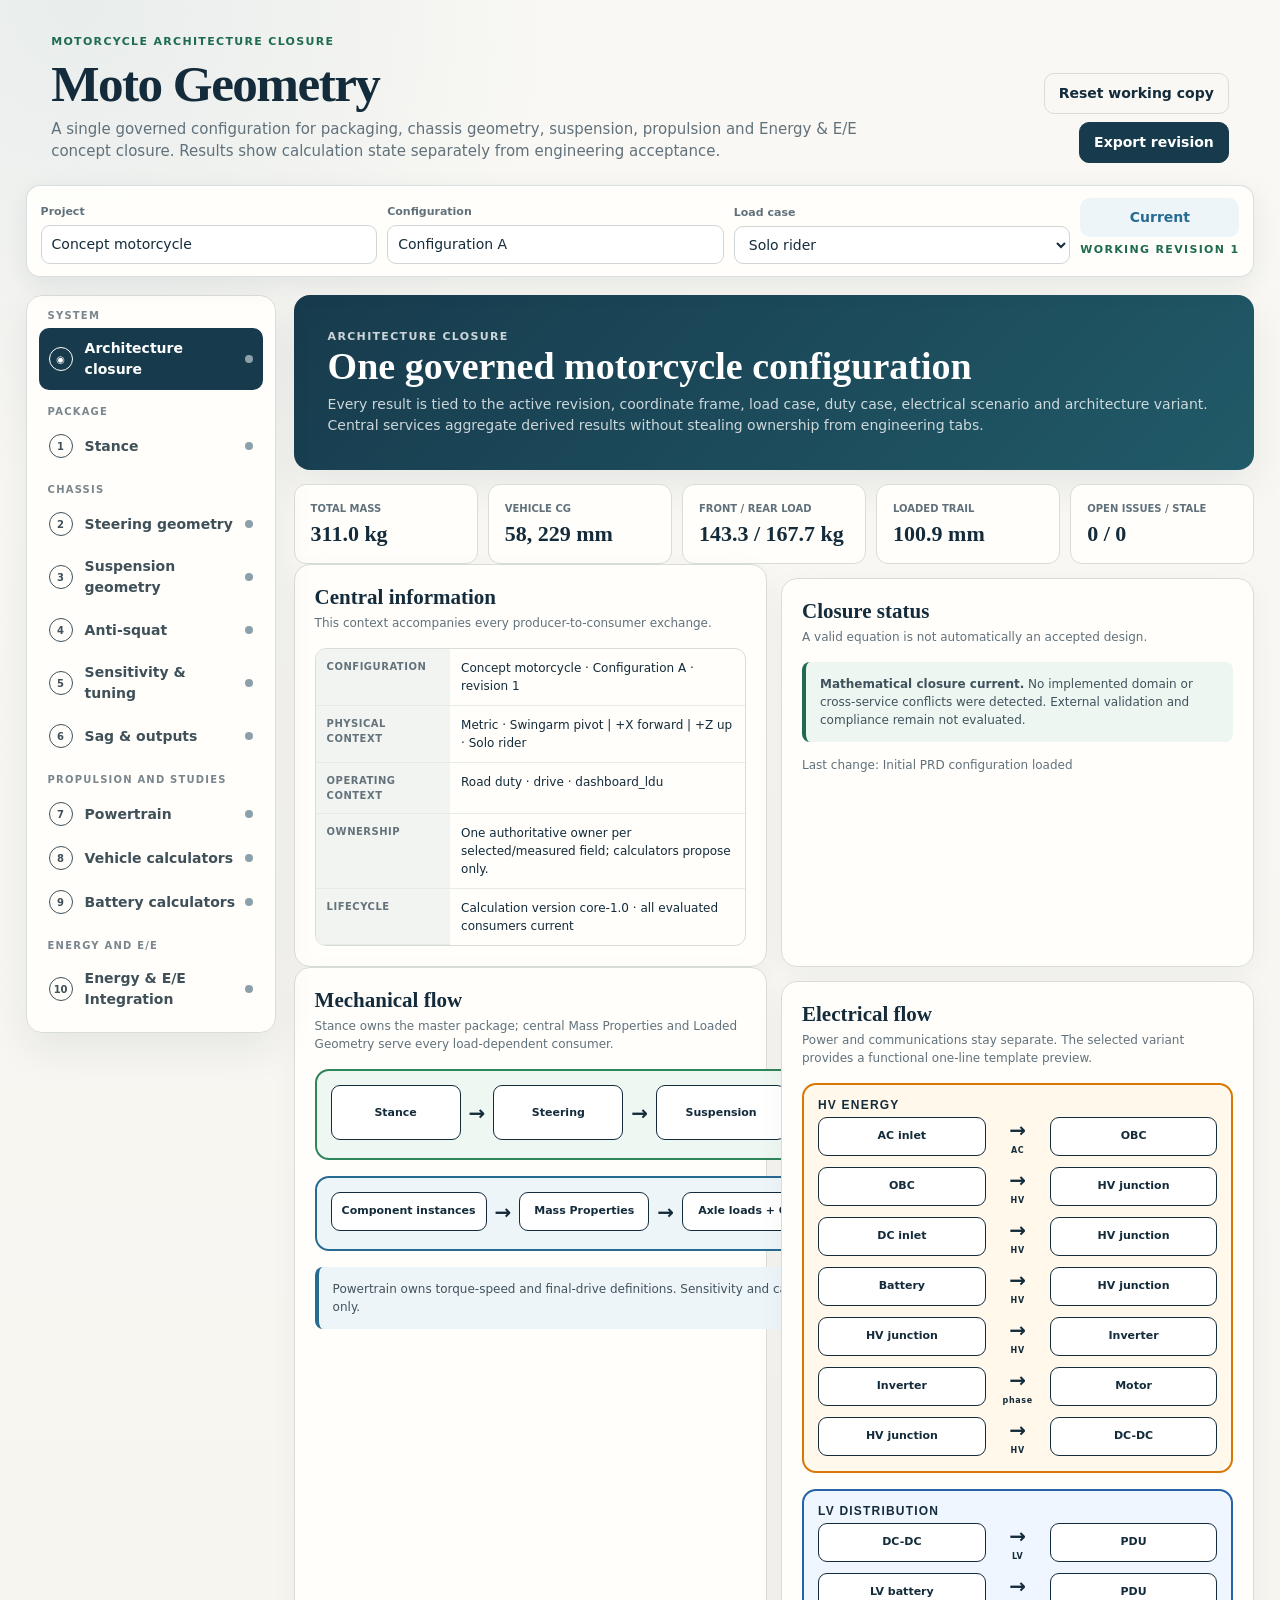
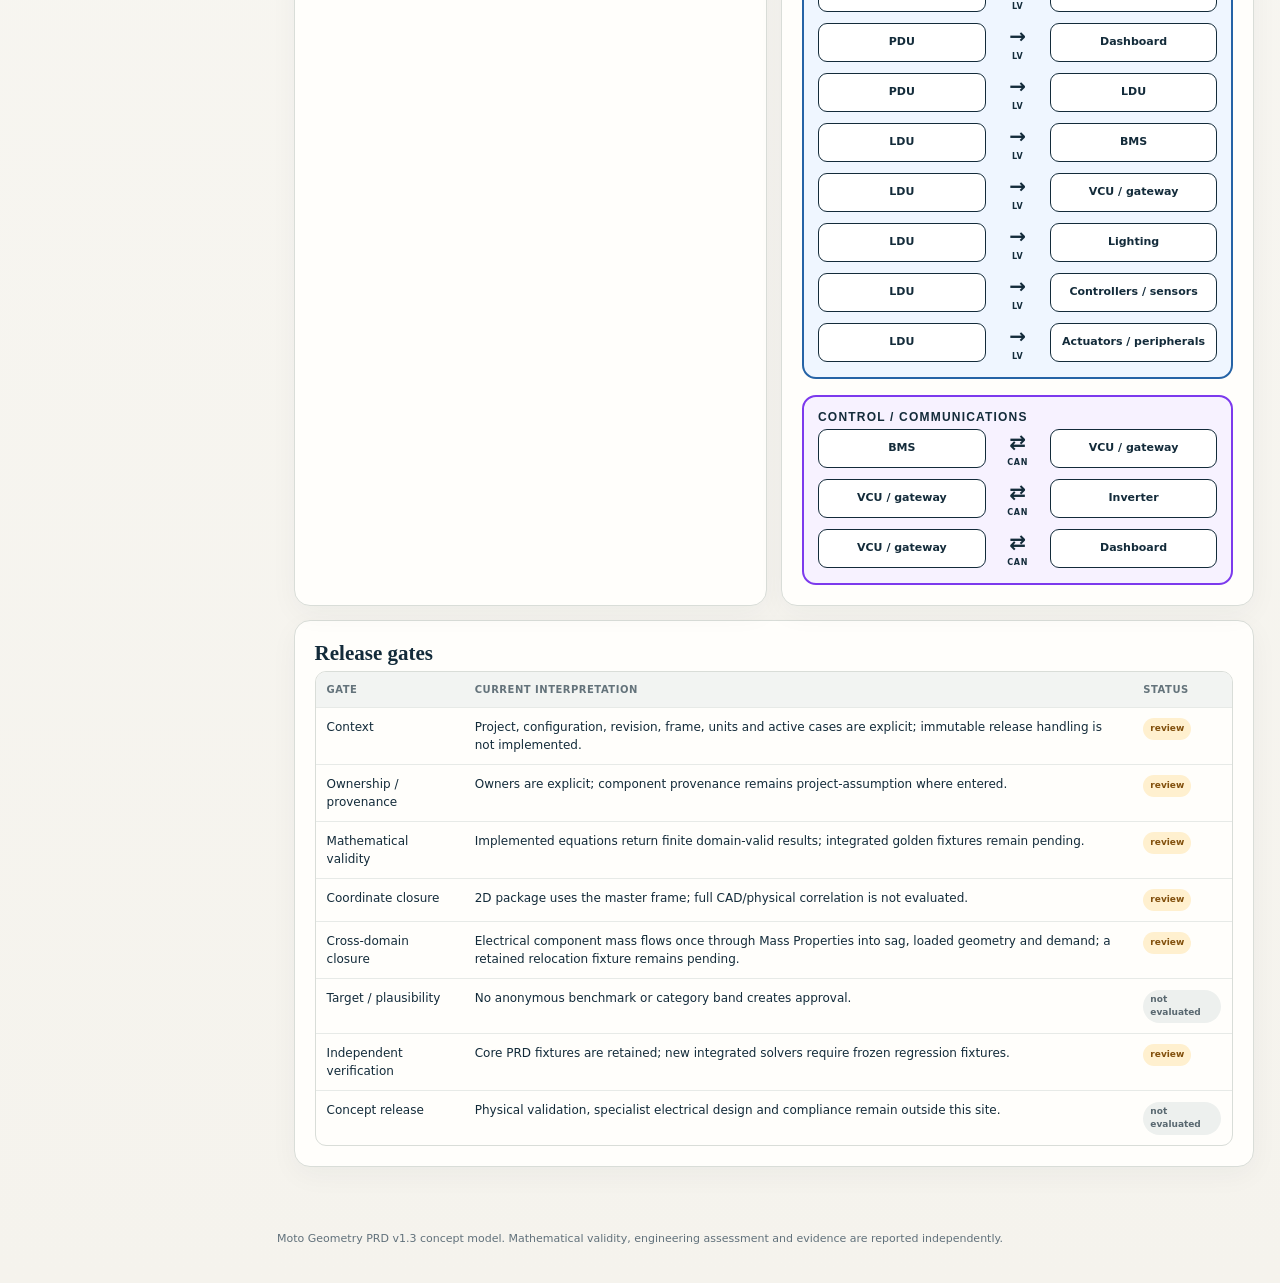
==== index.html @ 0b0eab97 "Add files via upload" ====
<!doctype html>
<html lang="en">
<head>
  <meta charset="utf-8">
  <meta name="viewport" content="width=device-width, initial-scale=1">
  <meta name="description" content="Moto Geometry is a PRD-governed motorcycle architecture closure tool for geometry, suspension, powertrain, battery and E/E concept studies.">
  <title>Moto Geometry</title>
  <link rel="stylesheet" href="styles.css?v=20260813-6">
</head>
<body>
  <div class="app-shell">
    <header class="site-header">
      <div>
        <p class="eyebrow">Motorcycle architecture closure</p>
        <h1>Moto Geometry</h1>
        <p class="lede">A single governed configuration for packaging, chassis geometry, suspension, propulsion and Energy &amp; E/E concept closure. Results show calculation state separately from engineering acceptance.</p>
      </div>
      <div class="header-actions" aria-label="Configuration actions">
        <button class="button ghost" type="button" data-action="reset">Reset working copy</button>
        <button class="button primary" type="button" data-action="export">Export revision</button>
      </div>
    </header>

    <section class="context-bar" aria-label="Global engineering context">
      <div class="context-field"><label for="project">Project</label><input id="project" data-meta="project" type="text" value="Concept motorcycle"></div>
      <div class="context-field"><label for="configuration">Configuration</label><input id="configuration" data-meta="configuration" type="text" value="Configuration A"></div>
      <div class="context-field"><label for="loadCase">Load case</label><select id="loadCase" data-meta="loadCase"><option>Kerb</option><option>Solo rider</option><option>Rider + pillion</option></select></div>
      <div><div id="closurePill" class="closure-pill runtime-current" aria-live="polite">Current</div><div id="revisionLabel" class="field-owner" style="margin-top:5px;text-align:center">Working revision 1</div></div>
    </section>

    <div class="layout">
      <aside class="sidebar"><nav id="nav" aria-label="Engineering modules" role="tablist"></nav></aside>
      <main id="main" class="main"></main>
    </div>

    <footer class="footer">Moto Geometry PRD v1.3 concept model. Mathematical validity, engineering assessment and evidence are reported independently.</footer>
  </div>
  <noscript>This engineering application requires JavaScript.</noscript>
  <script src="prd-data.js?v=20260813-6"></script>
  <script src="powertrain-benchmarks.js?v=20260813-6"></script>
  <script src="engineering-core.js?v=20260813-6"></script>
  <script src="app.js?v=20260813-6"></script>
</body>
</html>
---- styles.css ----
:root {
  --ink: #132b3a;
  --muted: #61717b;
  --paper: #f5f3ed;
  --surface: #fffefb;
  --line: #d9ddd8;
  --navy: #173b4d;
  --green: #1f6b50;
  --green-soft: #edf6f1;
  --blue: #266b92;
  --blue-soft: #eef5f9;
  --amber: #a66516;
  --amber-soft: #fff5e4;
  --red: #a43a37;
  --red-soft: #fff0ee;
  --purple: #6e56a0;
  --shadow: 0 16px 40px rgba(19, 43, 58, .08);
  --radius: 16px;
}

* { box-sizing: border-box; }

html { scroll-behavior: smooth; }

body {
  margin: 0;
  min-width: 320px;
  color: var(--ink);
  background:
    radial-gradient(circle at 6% 0%, rgba(38, 107, 146, .08), transparent 30rem),
    linear-gradient(180deg, #f9f8f4, var(--paper));
  font: 14px/1.5 Inter, ui-sans-serif, system-ui, -apple-system, BlinkMacSystemFont, "Segoe UI", sans-serif;
}

button, input, select { font: inherit; }
button { cursor: pointer; }

.app-shell { min-height: 100vh; }

.site-header {
  padding: 34px clamp(20px, 4vw, 64px) 22px;
  display: flex;
  align-items: flex-end;
  justify-content: space-between;
  gap: 24px;
}

.eyebrow, .section-kicker, .field-owner {
  margin: 0 0 6px;
  color: var(--green);
  font-size: 11px;
  font-weight: 800;
  letter-spacing: .12em;
  text-transform: uppercase;
}

h1, h2, h3, p { margin-top: 0; }
h1 { margin-bottom: 8px; font: 700 clamp(30px, 4vw, 52px)/1.04 Georgia, serif; letter-spacing: -.03em; }
.lede { max-width: 820px; margin: 0; color: var(--muted); font-size: 15px; }

.header-actions { display: flex; gap: 8px; flex-wrap: wrap; justify-content: flex-end; }
.button {
  min-height: 40px;
  padding: 9px 14px;
  border: 1px solid var(--line);
  border-radius: 10px;
  color: var(--ink);
  background: var(--surface);
  font-weight: 750;
}
.button:hover { border-color: var(--blue); }
.button.primary { border-color: var(--navy); background: var(--navy); color: white; }
.button.ghost { background: transparent; }

.context-bar {
  position: sticky;
  top: 0;
  z-index: 20;
  margin: 0 clamp(12px, 2vw, 28px);
  padding: 12px 14px;
  display: grid;
  grid-template-columns: repeat(3, minmax(180px, 1fr)) auto;
  gap: 10px;
  align-items: end;
  border: 1px solid rgba(23, 59, 77, .16);
  border-radius: 14px;
  background: rgba(255, 254, 251, .94);
  box-shadow: 0 8px 26px rgba(19, 43, 58, .08);
  backdrop-filter: blur(14px);
}

.context-field label, .field label { display: block; margin-bottom: 5px; color: var(--muted); font-size: 11px; font-weight: 800; }
input, select {
  width: 100%;
  min-height: 38px;
  padding: 8px 10px;
  border: 1px solid #cfd6d4;
  border-radius: 9px;
  color: var(--ink);
  background: white;
}
input:focus, select:focus, button:focus-visible { outline: 3px solid rgba(38, 107, 146, .2); outline-offset: 1px; border-color: var(--blue); }
input[readonly] { color: #40525e; background: #f1f4f2; border-style: dashed; }

.closure-pill { min-width: 154px; padding: 9px 12px; border-radius: 10px; font-weight: 800; text-align: center; }
.runtime-current { color: var(--blue); background: var(--blue-soft); }
.runtime-stale { color: var(--amber); background: var(--amber-soft); }
.runtime-failed { color: var(--red); background: var(--red-soft); }

.layout {
  padding: 18px clamp(12px, 2vw, 28px) 48px;
  display: grid;
  grid-template-columns: 250px minmax(0, 1fr);
  gap: 18px;
  align-items: start;
}

.sidebar {
  position: sticky;
  top: 92px;
  max-height: calc(100vh - 112px);
  overflow: auto;
  padding: 12px;
  border: 1px solid var(--line);
  border-radius: var(--radius);
  background: rgba(255, 254, 251, .96);
  box-shadow: var(--shadow);
}
.nav-group + .nav-group { margin-top: 14px; }
.nav-label { padding: 0 9px 5px; color: #7a868d; font-size: 10px; font-weight: 850; letter-spacing: .12em; text-transform: uppercase; }
.nav-button {
  width: 100%;
  padding: 10px;
  display: grid;
  grid-template-columns: 27px 1fr auto;
  gap: 9px;
  align-items: center;
  border: 0;
  border-radius: 10px;
  color: #3f5059;
  background: transparent;
  text-align: left;
  font-weight: 750;
}
.nav-button:hover { background: #f1f4f2; }
.nav-button.active { color: white; background: var(--navy); }
.nav-number { width: 24px; height: 24px; display: grid; place-items: center; border: 1px solid currentColor; border-radius: 50%; font-size: 10px; }
.nav-state { width: 8px; height: 8px; border-radius: 50%; background: #8ca0aa; }
.nav-state.stale { background: #d79536; }
.nav-state.failed { background: #c6504d; }

.main { min-width: 0; }
.view { display: none; }
.view.active { display: block; animation: reveal .18s ease-out; }
@keyframes reveal { from { opacity: .25; transform: translateY(5px); } }

.view-head {
  margin-bottom: 14px;
  padding: clamp(20px, 3vw, 34px);
  border-radius: var(--radius);
  color: white;
  background: linear-gradient(135deg, var(--navy), #215a68);
  box-shadow: var(--shadow);
}
.view-head h2 { margin-bottom: 6px; font: 700 clamp(25px, 3vw, 38px)/1.1 Georgia, serif; }
.view-head p { max-width: 920px; margin-bottom: 0; color: rgba(255,255,255,.78); }
.view-head .study-label { display: inline-block; margin-bottom: 12px; padding: 5px 8px; border-radius: 6px; color: #6f4300; background: #ffdc9d; font-size: 10px; font-weight: 900; letter-spacing: .08em; }

.grid { display: grid; gap: 14px; }
.grid > * { min-width: 0; }
.grid.two { grid-template-columns: minmax(300px, .9fr) minmax(420px, 1.4fr); }
.grid.equal { grid-template-columns: repeat(2, minmax(0, 1fr)); }
.grid.three { grid-template-columns: repeat(3, minmax(0, 1fr)); }

.panel {
  min-width: 0;
  padding: 20px;
  border: 1px solid var(--line);
  border-radius: var(--radius);
  background: var(--surface);
  box-shadow: 0 8px 28px rgba(19, 43, 58, .045);
}
.panel h3 { margin-bottom: 4px; font: 700 21px/1.2 Georgia, serif; }
.panel-intro { margin-bottom: 16px; color: var(--muted); font-size: 12px; }
.panel + .panel, .grid + .panel, .panel + .grid { margin-top: 14px; }

.fields { display: grid; grid-template-columns: repeat(2, minmax(0, 1fr)); gap: 12px; }
.field.full { grid-column: 1 / -1; }
.field small { display: block; margin-top: 4px; color: #7b888f; font-size: 10px; }
.field-row { display: grid; grid-template-columns: 1fr 84px; gap: 7px; }
.unit-label { display: grid; place-items: center; border-radius: 9px; color: #6a777d; background: #f0f2ef; font-size: 11px; font-weight: 800; }

.metric-grid { display: grid; grid-template-columns: repeat(3, minmax(0, 1fr)); gap: 10px; }
.metric {
  min-height: 126px;
  padding: 14px;
  border: 1px solid #dce2df;
  border-radius: 12px;
  background: #fbfcfa;
}
.metric-name { min-height: 32px; color: var(--muted); font-size: 10px; font-weight: 850; letter-spacing: .06em; text-transform: uppercase; }
.metric-value { margin: 7px 0 5px; font: 700 23px/1.05 Georgia, serif; overflow-wrap: anywhere; }
.metric-note { color: #758188; font-size: 10px; }
.metric-meta { margin-top: 10px; display: flex; flex-wrap: wrap; gap: 5px; }

.badge { display: inline-flex; align-items: center; min-height: 22px; padding: 3px 7px; border-radius: 999px; font-size: 9px; font-weight: 850; }
.badge.current { color: #175b7b; background: #e5f2f8; }
.badge.stale { color: #82500d; background: #fff0cf; }
.badge.failed, .badge.conflict_invalid { color: #8c2b29; background: #fde4e1; }
.badge.not_evaluated { color: #596870; background: #edf0ee; }
.badge.review { color: #82500d; background: #fff0cf; }
.badge.target_pass { color: #176145; background: #dff2e8; }
.badge.plausible { color: #285b75; background: #e2eff5; }
.badge.evidence { color: #55417b; background: #eee8f8; }

.notice { padding: 13px 14px; border-left: 4px solid var(--blue); border-radius: 8px; color: #40525d; background: var(--blue-soft); font-size: 12px; }
.notice.warning { border-color: var(--amber); background: var(--amber-soft); }
.notice.danger { border-color: var(--red); background: var(--red-soft); }
.notice.success { border-color: var(--green); background: var(--green-soft); }

.table-wrap { overflow: auto; border: 1px solid var(--line); border-radius: 11px; }
table { width: 100%; border-collapse: collapse; font-size: 12px; }
th, td { padding: 10px 11px; border-bottom: 1px solid #e7eae7; text-align: left; vertical-align: top; }
th { color: #64737b; background: #f2f4f2; font-size: 10px; letter-spacing: .05em; text-transform: uppercase; }
tr:last-child td { border-bottom: 0; }
td.numeric, th.numeric { text-align: right; font-variant-numeric: tabular-nums; }

.diagram { width: 100%; min-height: 360px; display: block; border: 1px solid var(--line); border-radius: 12px; background: #fbfbf8; }
.diagram text { font-family: Inter, system-ui, sans-serif; }
.chart { width: 100%; height: 320px; display: block; border: 1px solid var(--line); border-radius: 12px; background: #fbfbf8; }

.flow-grid { display: grid; gap: 16px; }
.flow-lane { padding: 14px; border: 2px solid; border-radius: 14px; }
.flow-lane h3 { font: 800 12px/1 Inter, sans-serif; letter-spacing: .1em; text-transform: uppercase; }
.flow-lane.hv { border-color: #d97706; background: #fff8eb; }
.flow-lane.lv { border-color: #2563a6; background: #eff6ff; }
.flow-lane.control { border-color: #7c3aed; background: #f7f2ff; }
.flow-nodes { display: flex; align-items: stretch; gap: 8px; overflow-x: auto; padding-bottom: 4px; }
.flow-node { min-width: 130px; padding: 10px; display: grid; place-items: center; border: 1px solid currentColor; border-radius: 9px; background: white; text-align: center; font-size: 11px; font-weight: 800; }
.flow-arrow { display: grid; place-items: center; color: currentColor; font-size: 20px; font-weight: 900; }
.flow-arrow small { display: block; font-size: 8px; letter-spacing: .08em; }
.edge-list { display: grid; gap: 8px; }
.edge-row { display: grid; grid-template-columns: minmax(120px, 1fr) 48px minmax(120px, 1fr); gap: 8px; align-items: center; }

.local-context { margin-bottom: 14px; padding: 14px; display: grid; grid-template-columns: repeat(3, minmax(150px, 1fr)); gap: 12px; border: 1px solid var(--line); border-radius: 12px; background: #f6f8f6; }
.diagram-note { margin: 8px 0 0; color: var(--muted); font-size: 11px; }
.engineering-diagram { min-height: 320px; }
.electrical-network { position: relative; width: 100%; max-width: 100%; min-width: 0; min-height: 430px; overflow: auto; border: 1px solid var(--line); border-radius: 12px; background: linear-gradient(180deg,#fbfcfa,#f4f6f3); }
.electrical-network svg { width: 100%; min-width: 820px; height: 430px; display: block; }
.network-node { cursor: grab; touch-action: none; }
.network-node.dragging { cursor: grabbing; }
.network-node rect { fill: #fffefb; stroke: #8b989e; stroke-width: 1.5; }
.network-node:hover rect, .network-node.selected rect { stroke: var(--navy); stroke-width: 3; }
.network-node:focus { outline: none; }
.network-node:focus rect { stroke: #d97706; stroke-width: 3; stroke-dasharray: 5 3; }
.network-node.inactive { opacity: .42; }
.network-edge { fill: none; stroke-width: 3; marker-end: url(#network-arrow); }
.network-edge.hv { stroke: #d97706; }
.network-edge.lv { stroke: #2563a6; }
.network-edge.communication { stroke: #7c3aed; stroke-width: 2; stroke-dasharray: 7 6; marker-end: none; }
.network-edge.inactive { opacity: .22; }
.network-edge.hidden { display: none; }
.network-legend { display: flex; flex-wrap: wrap; gap: 12px; margin: 10px 0 0; color: var(--muted); font-size: 11px; }
.network-legend span::before { content: ""; display: inline-block; width: 22px; margin-right: 6px; border-top: 3px solid; vertical-align: middle; }
.network-legend .hv-key::before { border-color: #d97706; }
.network-legend .lv-key::before { border-color: #2563a6; }
.network-legend .comms-key::before { border-color: #7c3aed; border-top-style: dashed; }
.network-tools { display: flex; align-items: center; flex-wrap: wrap; gap: 12px; margin-top: 10px; }
.component-inspector { margin-top: 14px; }

.advanced-editor { margin-top: 18px; overflow: hidden; border: 1px solid var(--line); border-radius: 12px; background: #f6f8f6; }
.advanced-editor summary { padding: 14px 16px; display: flex; align-items: center; justify-content: space-between; gap: 12px; cursor: pointer; color: var(--navy); font-weight: 850; }
.advanced-editor summary small { color: var(--muted); font-size: 10px; font-weight: 750; }
.advanced-editor[open] summary { border-bottom: 1px solid var(--line); background: #edf3f0; }
.advanced-editor-body { padding: 16px; background: #fffefb; }

.panel-title-row { display: flex; align-items: flex-start; justify-content: space-between; gap: 18px; }
.benchmark-filter { min-width: 180px; }
.benchmark-project { margin: 0 0 14px; padding: 12px 14px; display: flex; flex-wrap: wrap; gap: 10px 18px; border: 1px solid #cfd9d4; border-radius: 10px; color: #334e5a; background: #eef5f1; font-size: 11px; }
.benchmark-project strong { color: var(--navy); }
.benchmark-panel table { min-width: 980px; }
.benchmark-panel a { color: var(--blue); font-weight: 800; }

.component-row { display: grid; grid-template-columns: minmax(150px, 1.4fr) repeat(8, minmax(78px, .7fr)) 34px; gap: 6px; align-items: center; }
.component-row + .component-row { margin-top: 7px; }
.component-row input { min-width: 0; padding: 7px; font-size: 11px; }
.component-head { color: #66757d; font-size: 10px; font-weight: 800; }
.icon-button { width: 34px; min-height: 34px; border: 1px solid var(--line); border-radius: 8px; color: var(--red); background: white; }

.summary-strip { display: grid; grid-template-columns: repeat(5, minmax(0, 1fr)); gap: 10px; }
.summary-card { padding: 16px; border: 1px solid var(--line); border-radius: 12px; background: var(--surface); }
.summary-card span { display: block; color: var(--muted); font-size: 10px; font-weight: 800; text-transform: uppercase; }
.summary-card strong { display: block; margin-top: 5px; font: 700 22px Georgia, serif; }

.footer { padding: 16px clamp(20px, 4vw, 64px) 36px; color: var(--muted); font-size: 11px; text-align: center; }

@media (max-width: 1180px) {
  .context-bar { grid-template-columns: repeat(3, minmax(150px, 1fr)); }
  .grid.two, .grid.equal { grid-template-columns: 1fr; }
  .metric-grid { grid-template-columns: repeat(2, minmax(0, 1fr)); }
  .component-row { min-width: 980px; }
  .panel:has(.component-row) { overflow-x: auto; }
}

@media (max-width: 820px) {
  .site-header { align-items: flex-start; flex-direction: column; }
  .header-actions { justify-content: flex-start; }
  .context-bar { position: static; grid-template-columns: repeat(2, minmax(130px, 1fr)); }
  .layout { grid-template-columns: 1fr; }
  .sidebar { position: static; max-height: none; display: flex; overflow-x: auto; }
  .nav-group { min-width: 180px; }
  .nav-group + .nav-group { margin-top: 0; }
  .nav-button { min-width: 180px; }
  .summary-strip { grid-template-columns: repeat(2, minmax(0, 1fr)); }
  .grid.three { grid-template-columns: 1fr; }
  .local-context { grid-template-columns: 1fr; }
  .panel-title-row { flex-direction: column; }
  .benchmark-filter { width: 100%; }
}

@media (max-width: 560px) {
  .context-bar, .fields, .metric-grid, .summary-strip { grid-template-columns: 1fr; }
  .panel { padding: 15px; }
  .edge-row { grid-template-columns: minmax(100px, 1fr) 34px minmax(100px, 1fr); }
}

@media print {
  .sidebar, .context-bar, .header-actions { display: none !important; }
  .layout { display: block; padding: 0; }
  .view { display: block !important; page-break-before: always; }
  .panel, .view-head { box-shadow: none; }
}
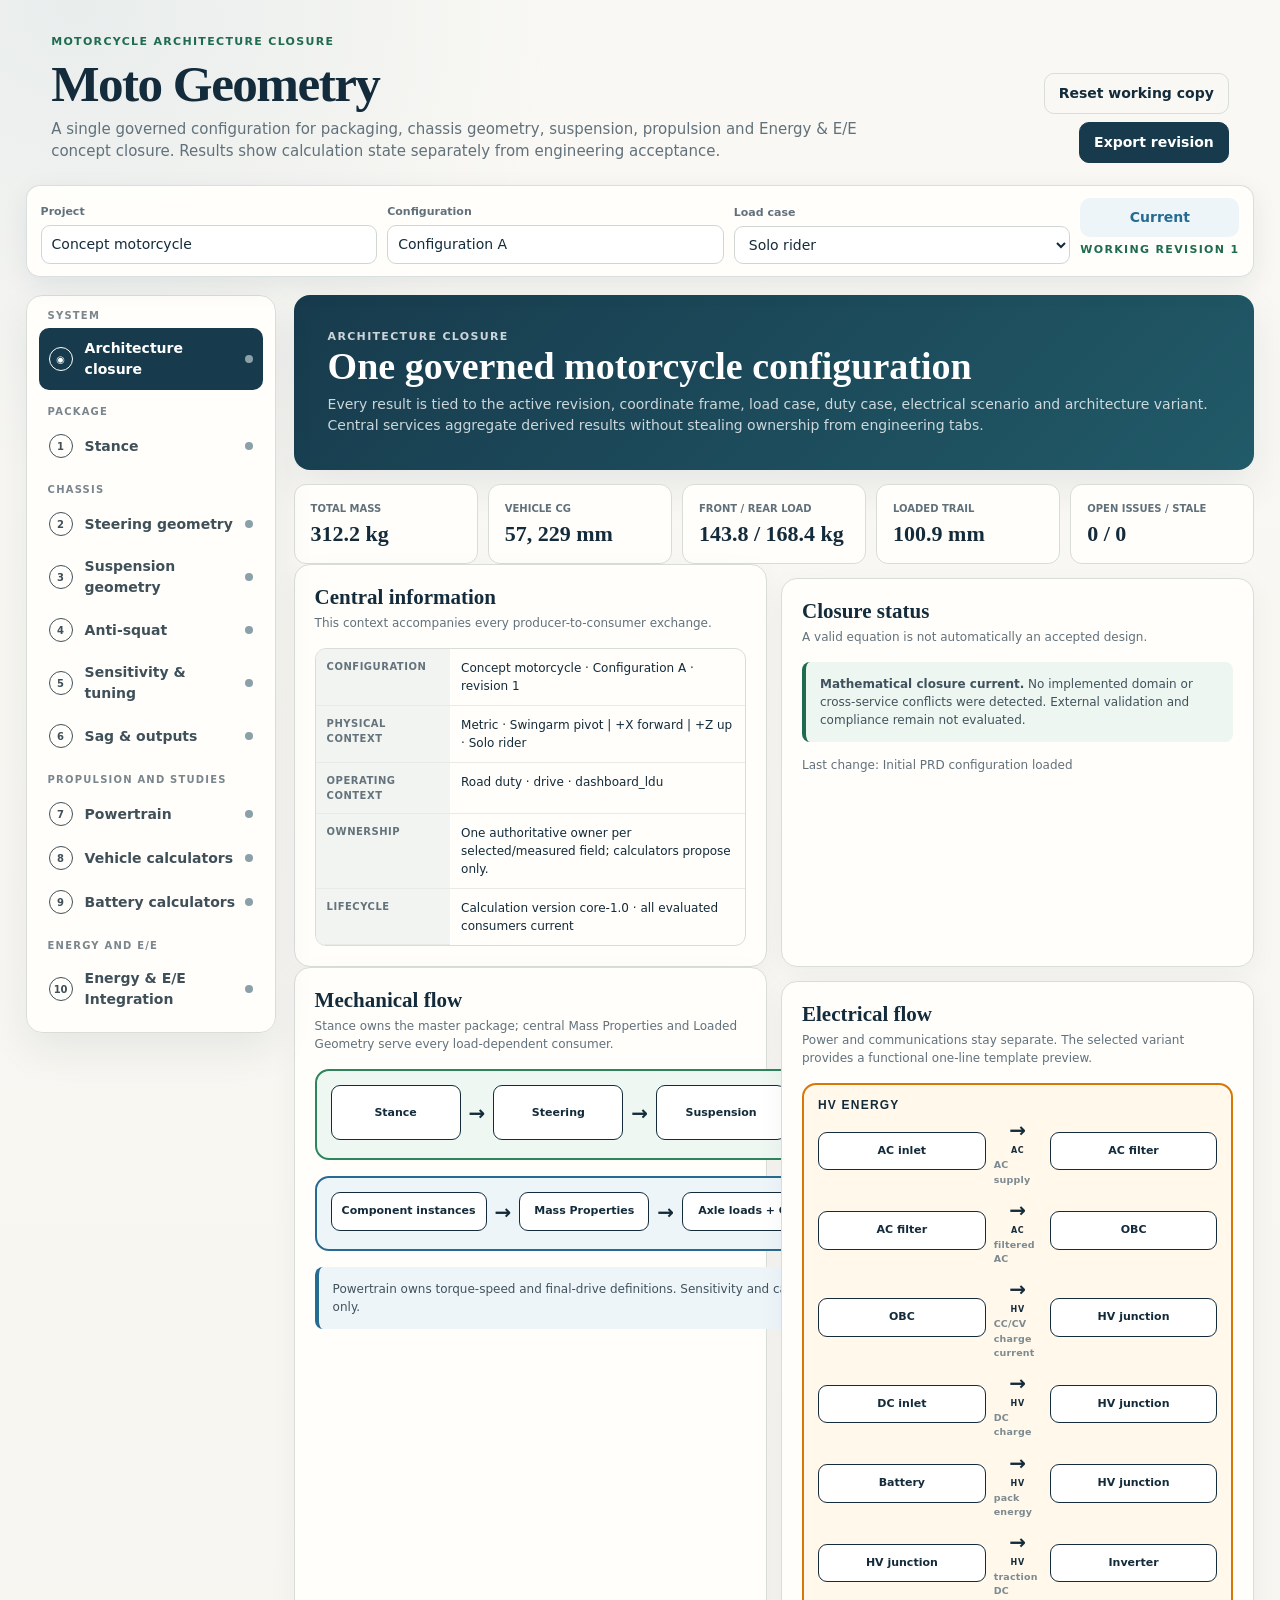
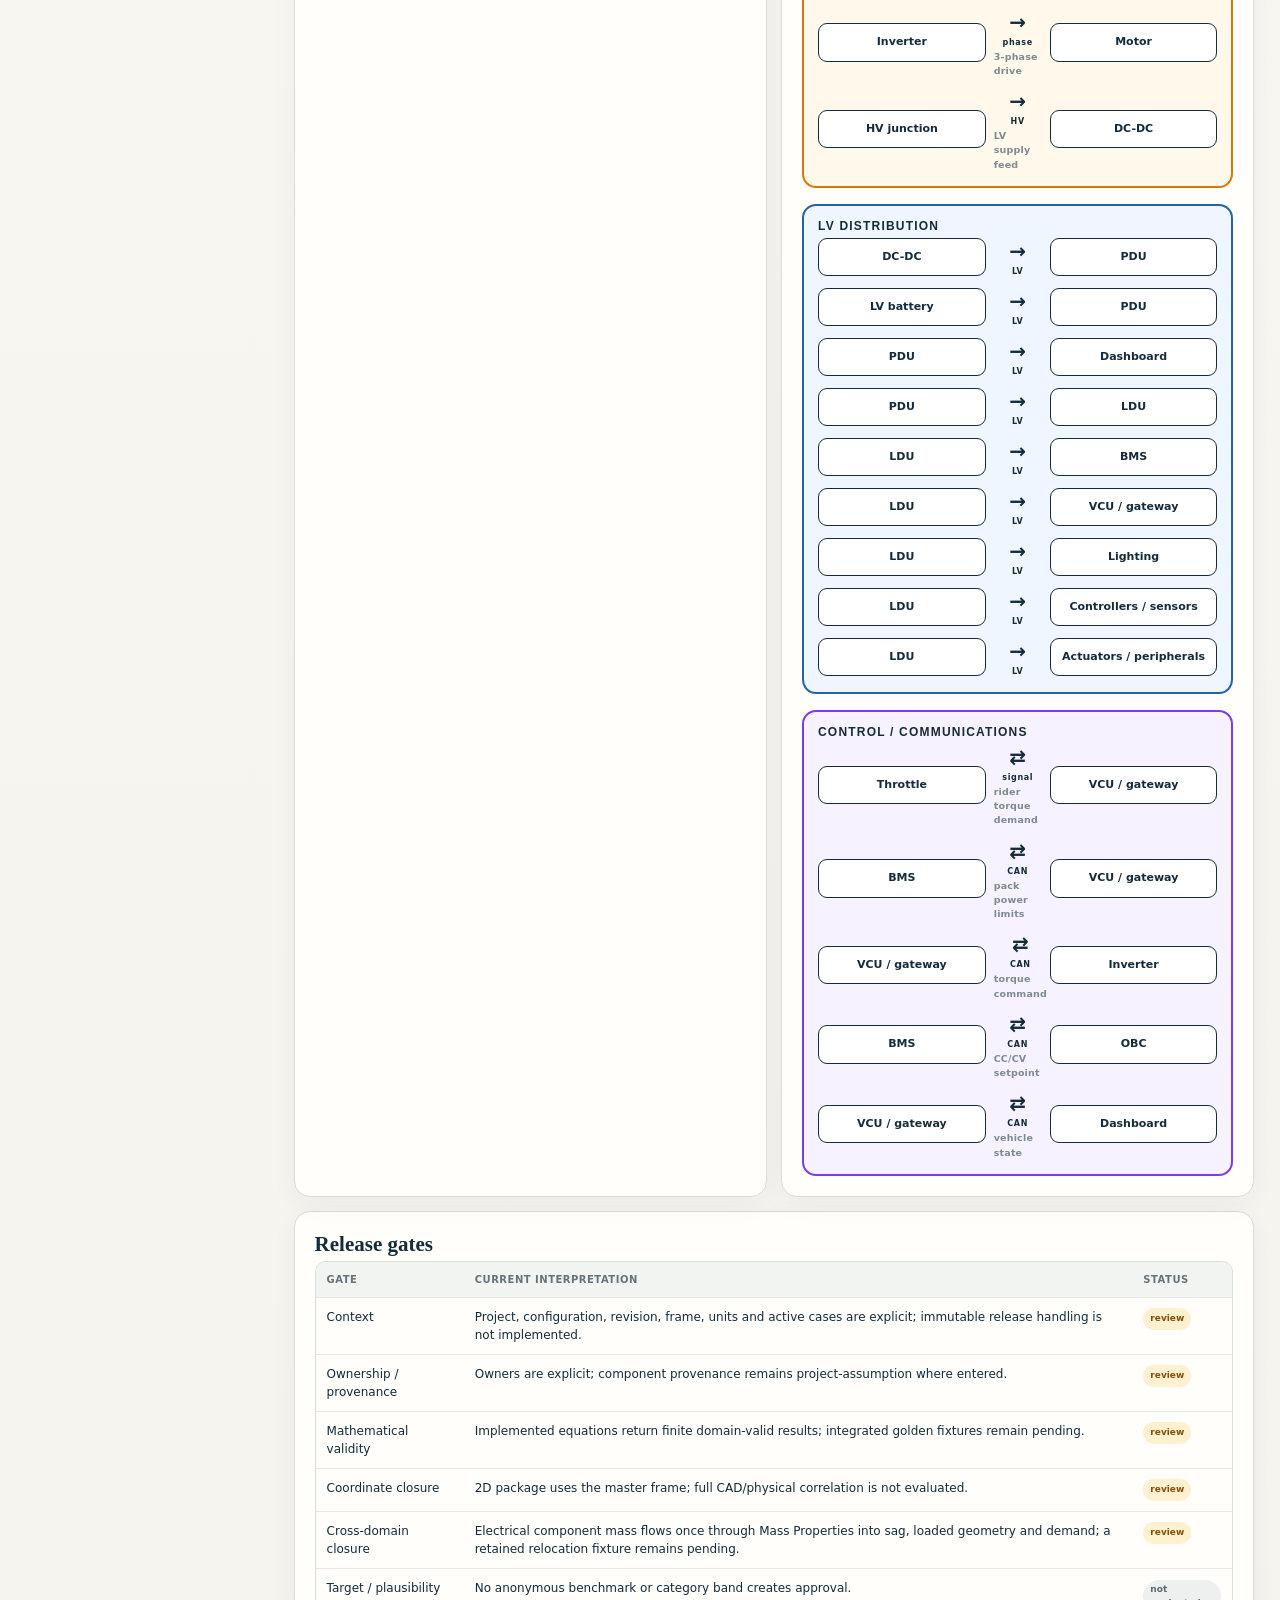
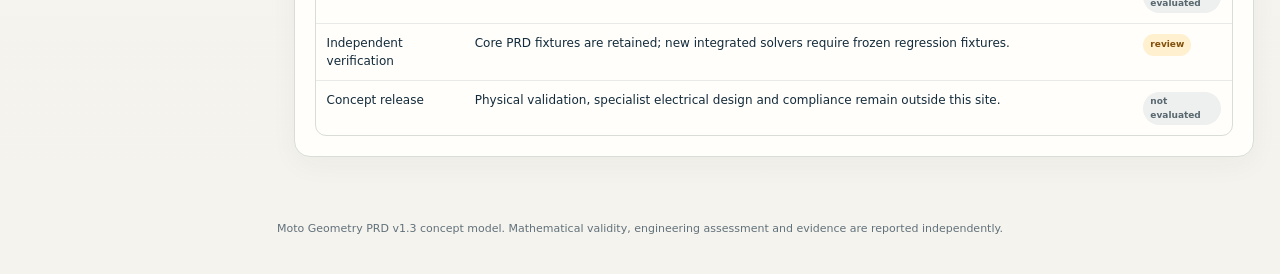
==== commit 1e2d248d: "new updates" ====
--- a/index.html
+++ b/index.html
@@ -38,6 +38,7 @@
   <noscript>This engineering application requires JavaScript.</noscript>
   <script src="prd-data.js?v=20260813-6"></script>
   <script src="powertrain-benchmarks.js?v=20260813-6"></script>
+  <script src="transmission-benchmarks.js?v=20260813-7"></script>
   <script src="engineering-core.js?v=20260813-6"></script>
   <script src="app.js?v=20260813-6"></script>
 </body>
--- a/styles.css
+++ b/styles.css
@@ -330,3 +330,40 @@
   .view { display: block !important; page-break-before: always; }
   .panel, .view-head { box-shadow: none; }
 }
+
+/* Chart legends, transmission reference chip and control-edge purpose labels */
+.chart-legend {
+  display: flex;
+  flex-wrap: wrap;
+  gap: 8px 18px;
+  margin-top: 10px;
+  font-size: 12px;
+  color: #61717b;
+}
+.chart-legend span { display: inline-flex; align-items: center; gap: 6px; }
+.chart-legend i { width: 12px; height: 12px; border-radius: 3px; display: inline-block; }
+
+.reference-chip {
+  display: flex;
+  flex-wrap: wrap;
+  align-items: baseline;
+  gap: 6px 16px;
+  margin-top: 10px;
+  padding: 10px 14px;
+  border: 1px solid #d9e0dc;
+  border-left: 3px solid #d75f36;
+  background: #fffdfa;
+  border-radius: 4px;
+  font-size: 12.5px;
+  color: #3d5762;
+}
+.reference-chip strong { color: #173b4d; font-size: 13.5px; }
+
+.edge-row .flow-arrow em {
+  display: block;
+  font-style: normal;
+  font-size: 9.5px;
+  letter-spacing: .02em;
+  color: #7c8a91;
+  margin-top: 1px;
+}
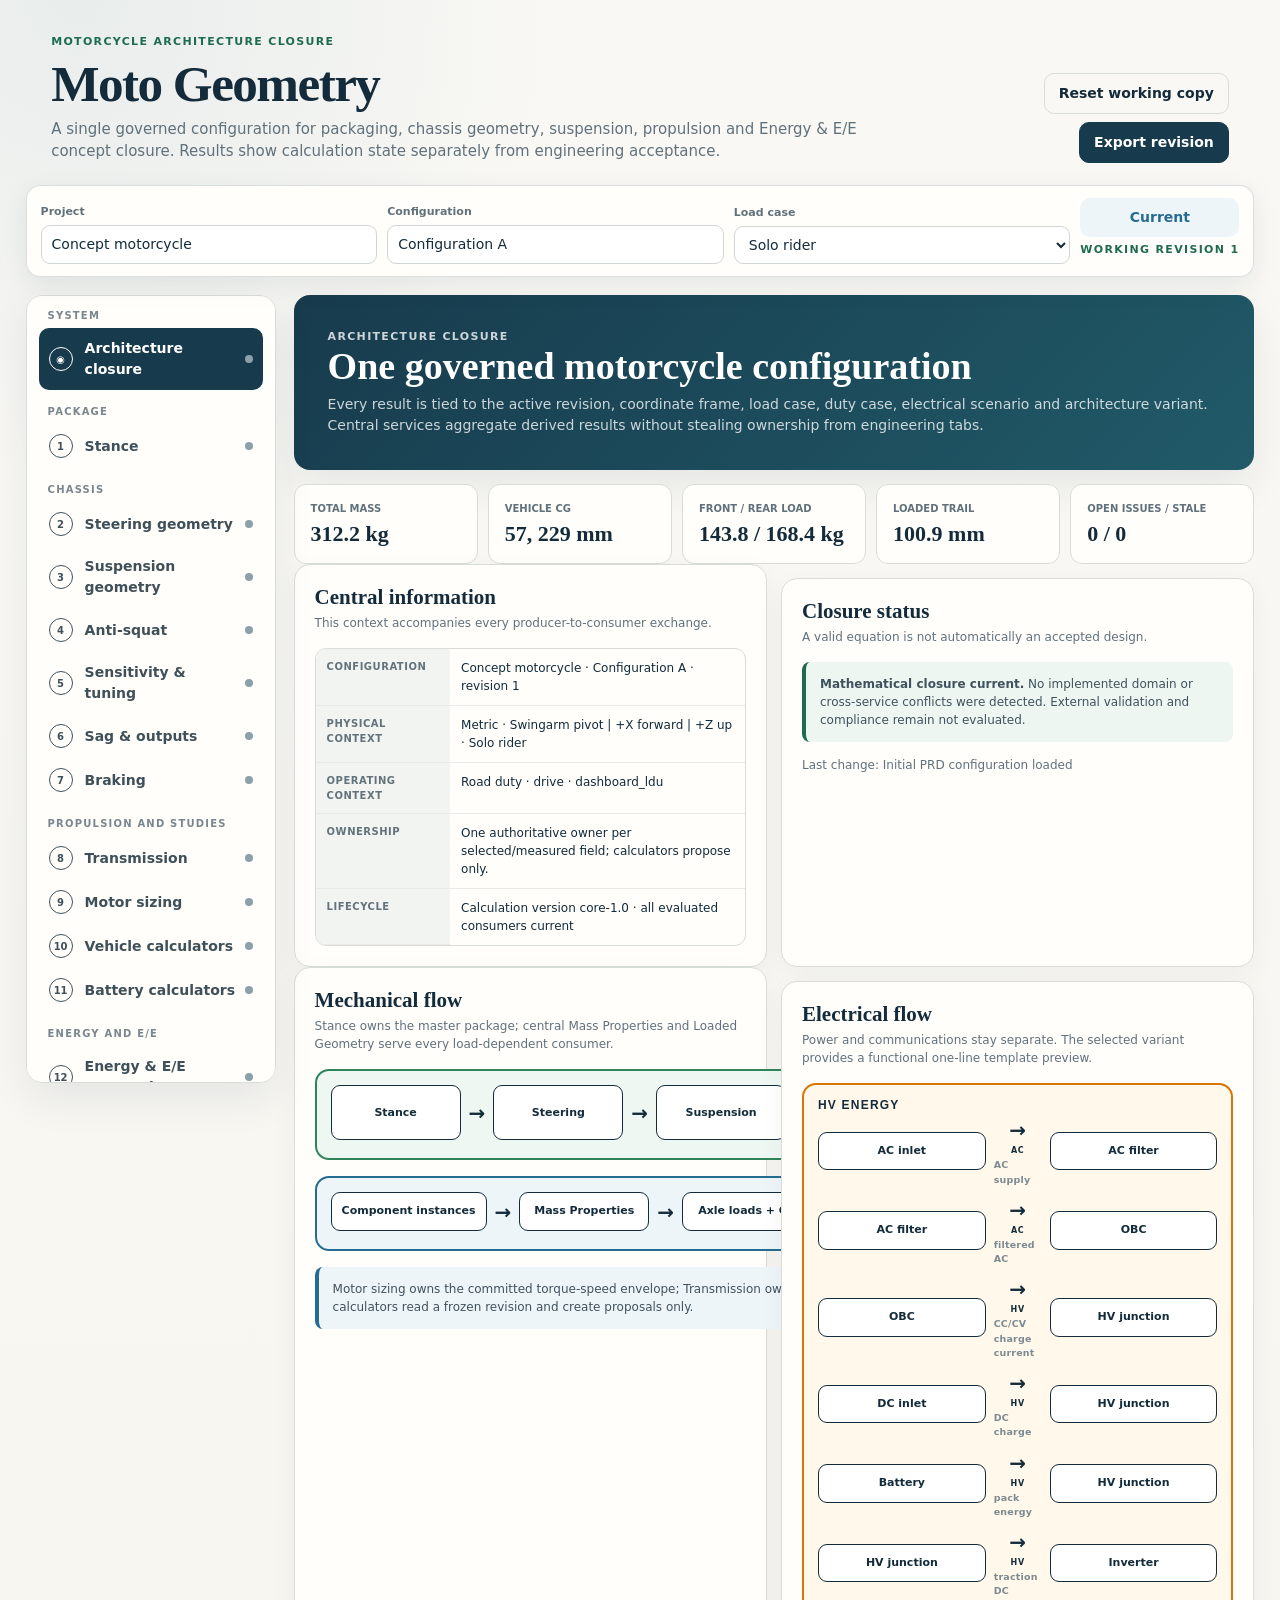
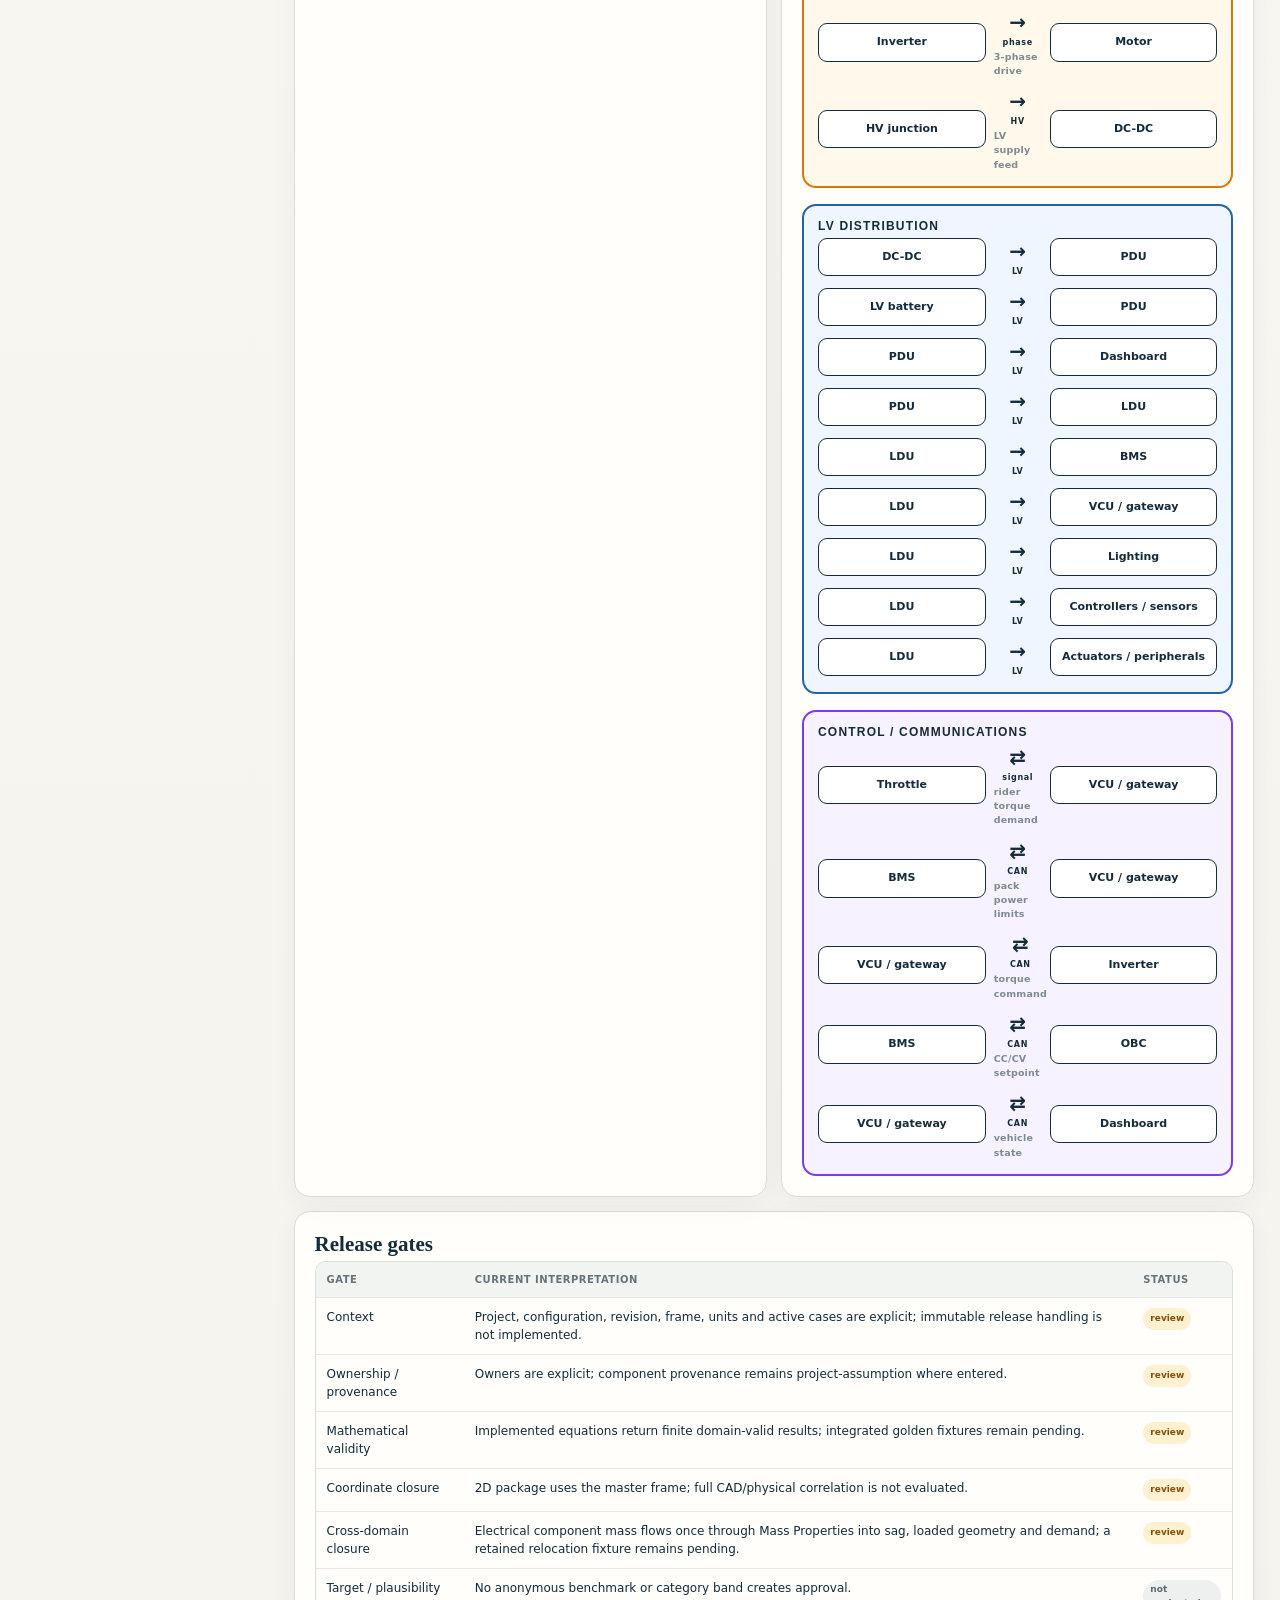
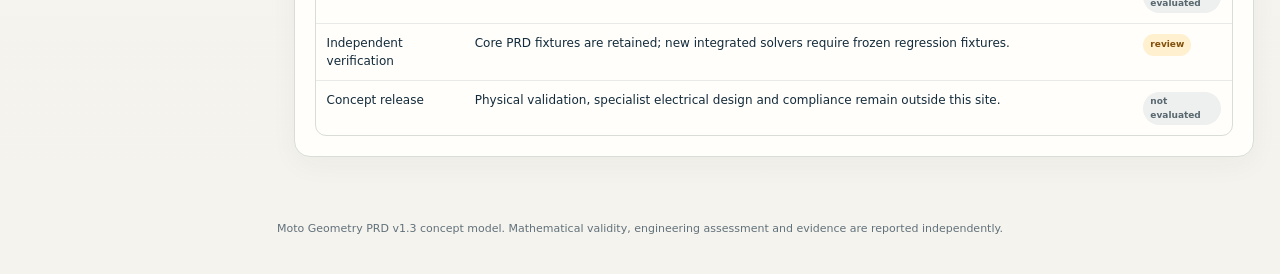
==== commit 89845080: "Add Braking and Motor sizing tabs; redesign Transmission Braking (new, Chassis group) - Front/rear h" ====
--- a/index.html
+++ b/index.html
@@ -5,7 +5,7 @@
   <meta name="viewport" content="width=device-width, initial-scale=1">
   <meta name="description" content="Moto Geometry is a PRD-governed motorcycle architecture closure tool for geometry, suspension, powertrain, battery and E/E concept studies.">
   <title>Moto Geometry</title>
-  <link rel="stylesheet" href="styles.css?v=20260813-6">
+  <link rel="stylesheet" href="styles.css?v=20261031-1">
 </head>
 <body>
   <div class="app-shell">
@@ -36,10 +36,10 @@
     <footer class="footer">Moto Geometry PRD v1.3 concept model. Mathematical validity, engineering assessment and evidence are reported independently.</footer>
   </div>
   <noscript>This engineering application requires JavaScript.</noscript>
-  <script src="prd-data.js?v=20260813-6"></script>
-  <script src="powertrain-benchmarks.js?v=20260813-6"></script>
-  <script src="transmission-benchmarks.js?v=20260813-7"></script>
-  <script src="engineering-core.js?v=20260813-6"></script>
-  <script src="app.js?v=20260813-6"></script>
+  <script src="prd-data.js?v=20261031-1"></script>
+  <script src="powertrain-benchmarks.js?v=20261031-1"></script>
+  <script src="transmission-benchmarks.js?v=20261031-1"></script>
+  <script src="engineering-core.js?v=20261031-1"></script>
+  <script src="app.js?v=20261031-1"></script>
 </body>
 </html>
--- a/styles.css
+++ b/styles.css
@@ -367,3 +367,40 @@
   color: #7c8a91;
   margin-top: 1px;
 }
+
+/* ---- Compact result system: Transmission, Motor sizing, Braking ---- */
+.kpi-strip { position: relative; margin-bottom: 16px; padding: 38px 14px 14px; display: grid; grid-template-columns: repeat(auto-fit, minmax(150px, 1fr)); gap: 10px; border: 1px solid var(--line); border-radius: var(--radius); background: var(--surface); box-shadow: var(--shadow); }
+.kpi-strip[data-runtime="stale"] { border-color: #e2c48f; }
+.kpi-strip[data-runtime="failed"] { border-color: #e4b3ad; }
+.kpi-strip:not(:has(.kpi)) { display: none; }
+.kpi-status { position: absolute; top: 10px; right: 14px; display: flex; gap: 6px; }
+.kpi { min-width: 0; padding: 10px 12px; border-radius: 10px; background: #f6f8f6; }
+.kpi span { display: block; color: var(--muted); font: 800 10px/1.2 Inter, sans-serif; letter-spacing: .06em; text-transform: uppercase; }
+.kpi strong { display: block; margin-top: 6px; color: var(--navy); font: 700 22px/1.1 Georgia, serif; white-space: nowrap; overflow: hidden; text-overflow: ellipsis; }
+.kpi strong small { color: var(--muted); font: 700 11px Inter, sans-serif; }
+.kpi em { display: block; margin-top: 4px; color: var(--muted); font-size: 11px; font-style: normal; white-space: nowrap; overflow: hidden; text-overflow: ellipsis; }
+.kpi-mini { margin-top: 14px; display: grid; grid-template-columns: repeat(2, minmax(0, 1fr)); gap: 8px; }
+.kpi-mini .kpi strong { font-size: 18px; }
+.subhead { margin: 18px 0 10px; color: var(--muted); font: 800 10px/1 Inter, sans-serif; letter-spacing: .1em; text-transform: uppercase; }
+.linked-list { margin: 12px 0 0; display: grid; gap: 0; border: 1px solid var(--line); border-radius: 10px; overflow: hidden; }
+.linked-list div { display: grid; grid-template-columns: minmax(120px, 40%) 1fr; gap: 10px; padding: 8px 12px; background: #fbfbf8; font-size: 12px; }
+.linked-list div + div { border-top: 1px solid var(--line); }
+.linked-list dt { color: var(--muted); font-weight: 700; }
+.linked-list dd { margin: 0; color: var(--navy); font-weight: 700; text-align: right; }
+.linked-list dd small { display: block; color: var(--muted); font-size: 10px; font-weight: 600; }
+table.dense th, table.dense td { padding: 7px 10px; font-size: 12px; }
+table.dense tbody th { color: #40525d; background: transparent; font: 700 12px/1.35 Inter, sans-serif; letter-spacing: 0; text-transform: none; text-align: left; }
+table.kv th { width: 62%; }
+td.over { color: var(--red); font-weight: 800; }
+tr.governs td { background: var(--green-soft); }
+table.dense tr.section-row th { padding-top: 14px; color: var(--navy); background: #f3f5f2; font: 800 11px/1 Inter, sans-serif; letter-spacing: .02em; }
+.notice.compact { margin-top: 12px; padding: 9px 12px; }
+.combo-matrix { min-width: 560px; }
+.combo-matrix th, .combo-matrix td { padding: 8px 10px; font-size: 12px; text-align: center; }
+.combo-matrix tbody th { background: #f3f5f2; text-transform: none; letter-spacing: 0; }
+.combo-matrix td.current-cell { outline: 2px solid var(--navy); outline-offset: -2px; font-weight: 800; background: #fff; }
+.std-custom { margin-top: 6px; }
+.benchmark-filter.wide { min-width: 260px; }
+.compact-grid { margin-top: 10px; gap: 16px; }
+.chart-legend i.dashed { width: 16px; height: 0; border-top: 2px dashed; border-radius: 0; }
+@media (max-width: 560px) { .linked-list div { grid-template-columns: 1fr; } .linked-list dd { text-align: left; } .kpi-mini { grid-template-columns: 1fr; } }
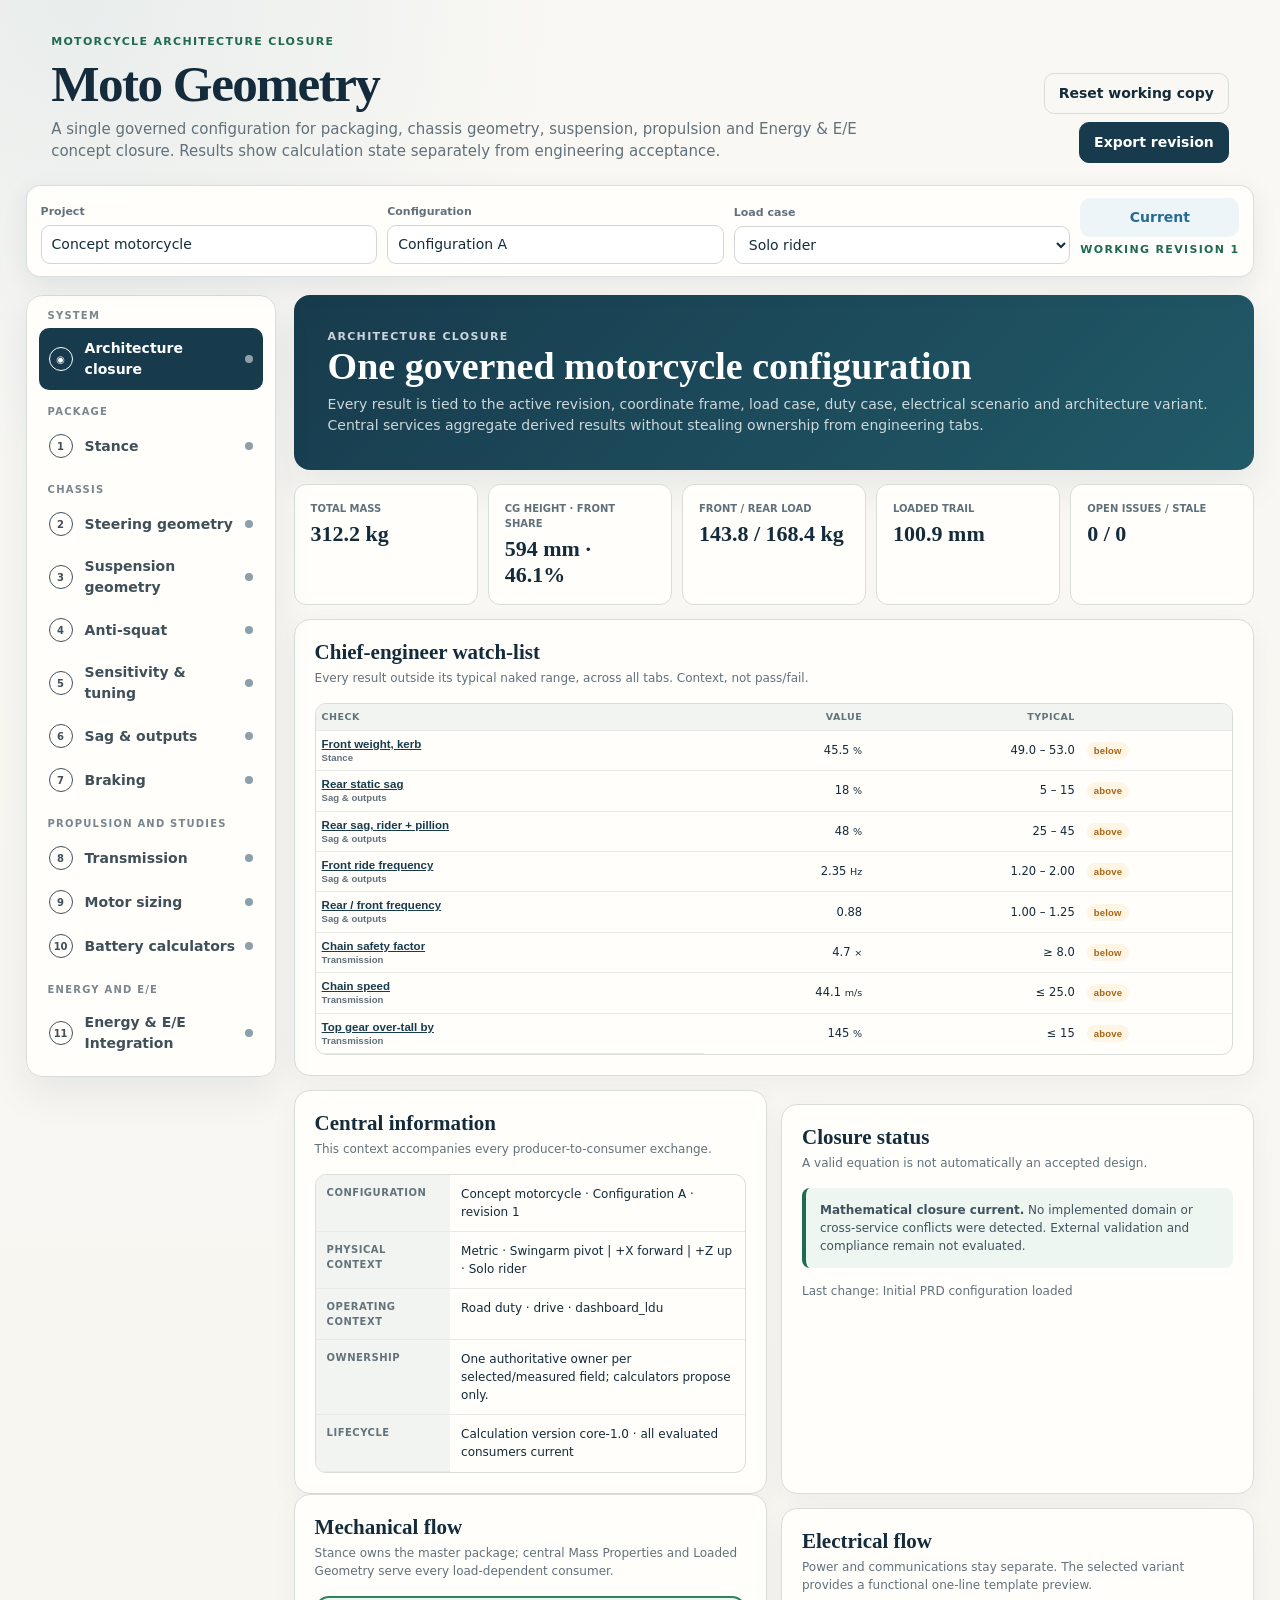
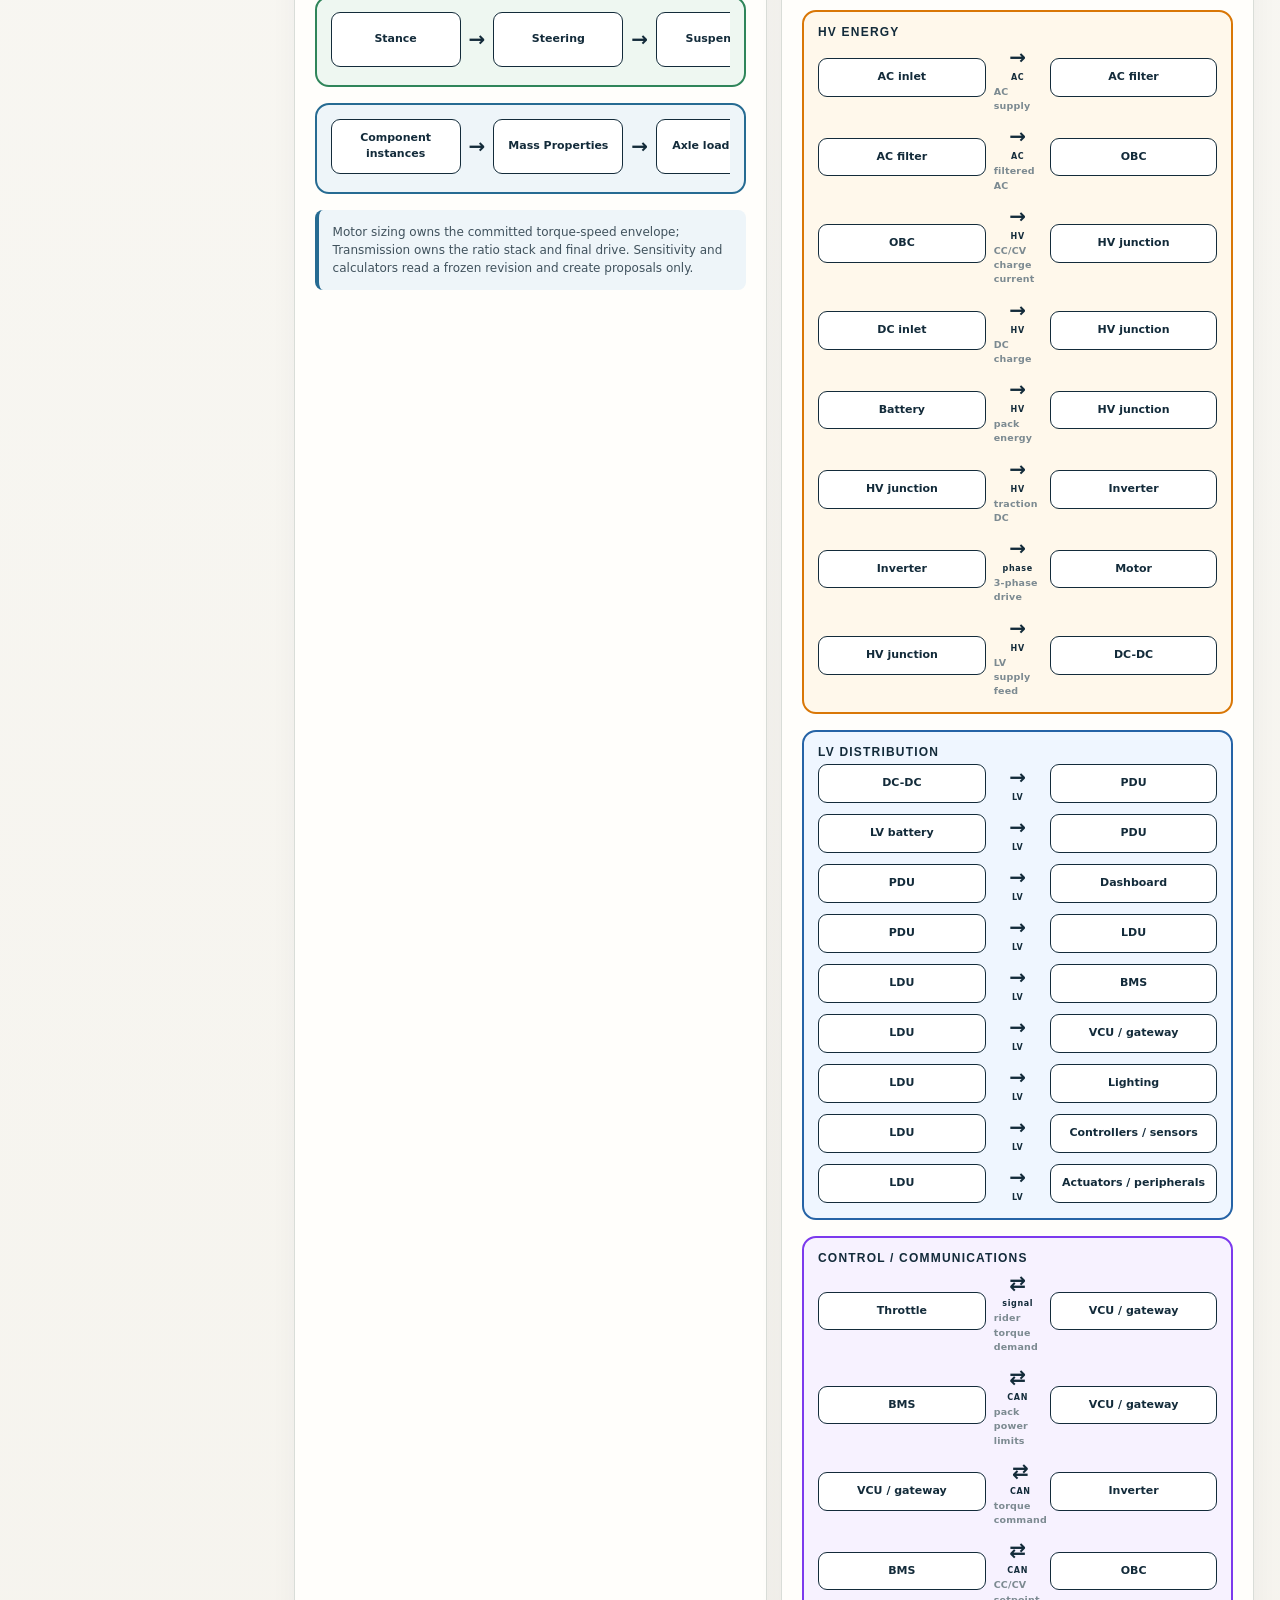
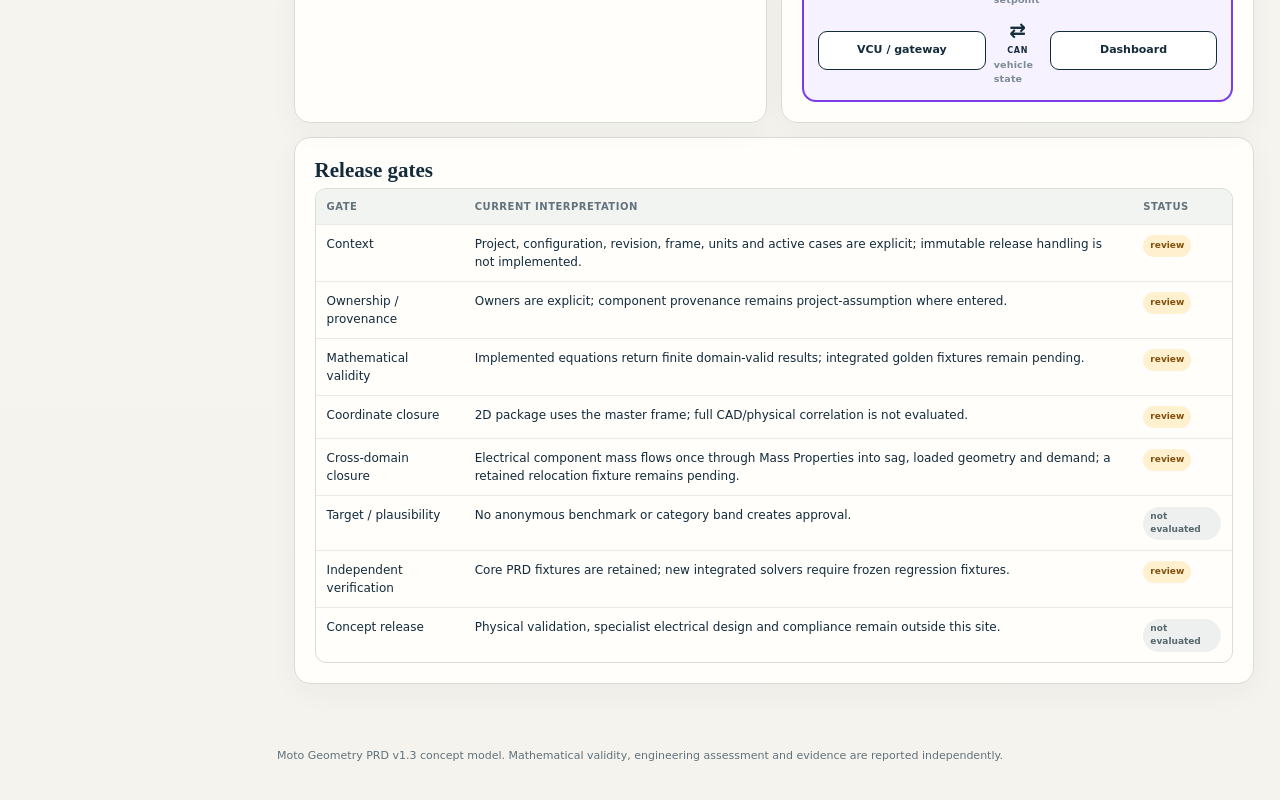
==== commit 03813e5f: "Three-column layout, chief-engineer audit and new charts Layout - Every tab renders through one page" ====
--- a/index.html
+++ b/index.html
@@ -5,7 +5,7 @@
   <meta name="viewport" content="width=device-width, initial-scale=1">
   <meta name="description" content="Moto Geometry is a PRD-governed motorcycle architecture closure tool for geometry, suspension, powertrain, battery and E/E concept studies.">
   <title>Moto Geometry</title>
-  <link rel="stylesheet" href="styles.css?v=20261031-1">
+  <link rel="stylesheet" href="styles.css?v=20261109-1">
 </head>
 <body>
   <div class="app-shell">
@@ -36,10 +36,10 @@
     <footer class="footer">Moto Geometry PRD v1.3 concept model. Mathematical validity, engineering assessment and evidence are reported independently.</footer>
   </div>
   <noscript>This engineering application requires JavaScript.</noscript>
-  <script src="prd-data.js?v=20261031-1"></script>
-  <script src="powertrain-benchmarks.js?v=20261031-1"></script>
-  <script src="transmission-benchmarks.js?v=20261031-1"></script>
-  <script src="engineering-core.js?v=20261031-1"></script>
-  <script src="app.js?v=20261031-1"></script>
+  <script src="prd-data.js?v=20261109-1"></script>
+  <script src="powertrain-benchmarks.js?v=20261109-1"></script>
+  <script src="transmission-benchmarks.js?v=20261109-1"></script>
+  <script src="engineering-core.js?v=20261109-1"></script>
+  <script src="app.js?v=20261109-1"></script>
 </body>
 </html>
--- a/styles.css
+++ b/styles.css
@@ -404,3 +404,47 @@
 .compact-grid { margin-top: 10px; gap: 16px; }
 .chart-legend i.dashed { width: 16px; height: 0; border-top: 2px dashed; border-radius: 0; }
 @media (max-width: 560px) { .linked-list div { grid-template-columns: 1fr; } .linked-list dd { text-align: left; } .kpi-mini { grid-template-columns: 1fr; } }
+
+/* ---- Three-column tab layout: inputs | results | engineering notes ---- */
+.layout3 { display: grid; gap: 14px; align-items: start; grid-template-columns: minmax(290px, 330px) minmax(0, 1fr) minmax(270px, 310px); grid-template-areas: "in out notes"; }
+.layout3 > .col { min-width: 0; display: grid; gap: 14px; align-content: start; }
+.layout3 > .col > * { margin: 0; }
+.col-inputs { grid-area: in; }
+.col-results { grid-area: out; }
+.col-notes { grid-area: notes; position: sticky; top: 92px; max-height: calc(100vh - 110px); overflow: auto; }
+.col-inputs .fields { grid-template-columns: repeat(2, minmax(0, 1fr)); gap: 10px; }
+.col-inputs .field-row { grid-template-columns: minmax(0, 1fr) 54px; gap: 5px; }
+.col-inputs .field label { font-size: 11px; }
+.col-inputs .unit-label { font-size: 10px; }
+.col-inputs .panel, .col-notes .panel { padding: 16px; }
+.col-results .grid.equal { grid-template-columns: repeat(2, minmax(0, 1fr)); }
+.col-results .kpi-strip { margin-bottom: 0; grid-template-columns: repeat(auto-fit, minmax(140px, 1fr)); }
+.view > .panel { margin-top: 14px; }
+@media (max-width: 1599px) {
+  .layout3 { grid-template-columns: minmax(290px, 330px) minmax(0, 1fr); grid-template-rows: auto 1fr; grid-template-areas: "in out" "notes out"; }
+  .col-notes { position: static; max-height: none; overflow: visible; }
+  .col-results .grid.equal { grid-template-columns: 1fr; }
+}
+@media (max-width: 1100px) {
+  .layout3 { grid-template-columns: 1fr; grid-template-areas: "in" "out" "notes"; }
+}
+
+/* Engineering notes rail */
+.notes-panel { background: #fbfaf5; }
+.notes-panel h3 { font-size: 15px; }
+.notes-why { margin: 0 0 4px; color: #33464f; font-size: 12.5px; line-height: 1.55; }
+.notes-list { margin: 0; padding-left: 16px; color: #40525d; font-size: 12px; line-height: 1.5; }
+.notes-list li + li { margin-top: 6px; }
+.notes-foot { margin: 8px 0 0; color: var(--muted); font-size: 10.5px; line-height: 1.45; }
+table.checks { width: 100%; }
+table.checks th, table.checks td { padding: 6px 6px; font-size: 11.5px; vertical-align: middle; }
+table.checks thead th { font-size: 9.5px; }
+table.checks tbody th { color: #33464f; background: transparent; font: 700 11.5px/1.3 Inter, sans-serif; letter-spacing: 0; text-transform: none; text-align: left; }
+table.checks tbody th small { display: block; color: var(--muted); font-weight: 600; }
+table.checks a { color: var(--navy); }
+.chip { display: inline-block; padding: 2px 7px; border-radius: 999px; font: 800 9.5px/1.4 Inter, sans-serif; letter-spacing: .02em; white-space: nowrap; }
+.chip-in { color: var(--green); background: var(--green-soft); }
+.chip-low, .chip-high { color: var(--amber); background: var(--amber-soft); }
+.chip-na { color: var(--muted); background: #f0f2ef; }
+.view > .local-context { margin-bottom: 14px; }
+.flow-lane { max-width: 100%; overflow-x: auto; }
